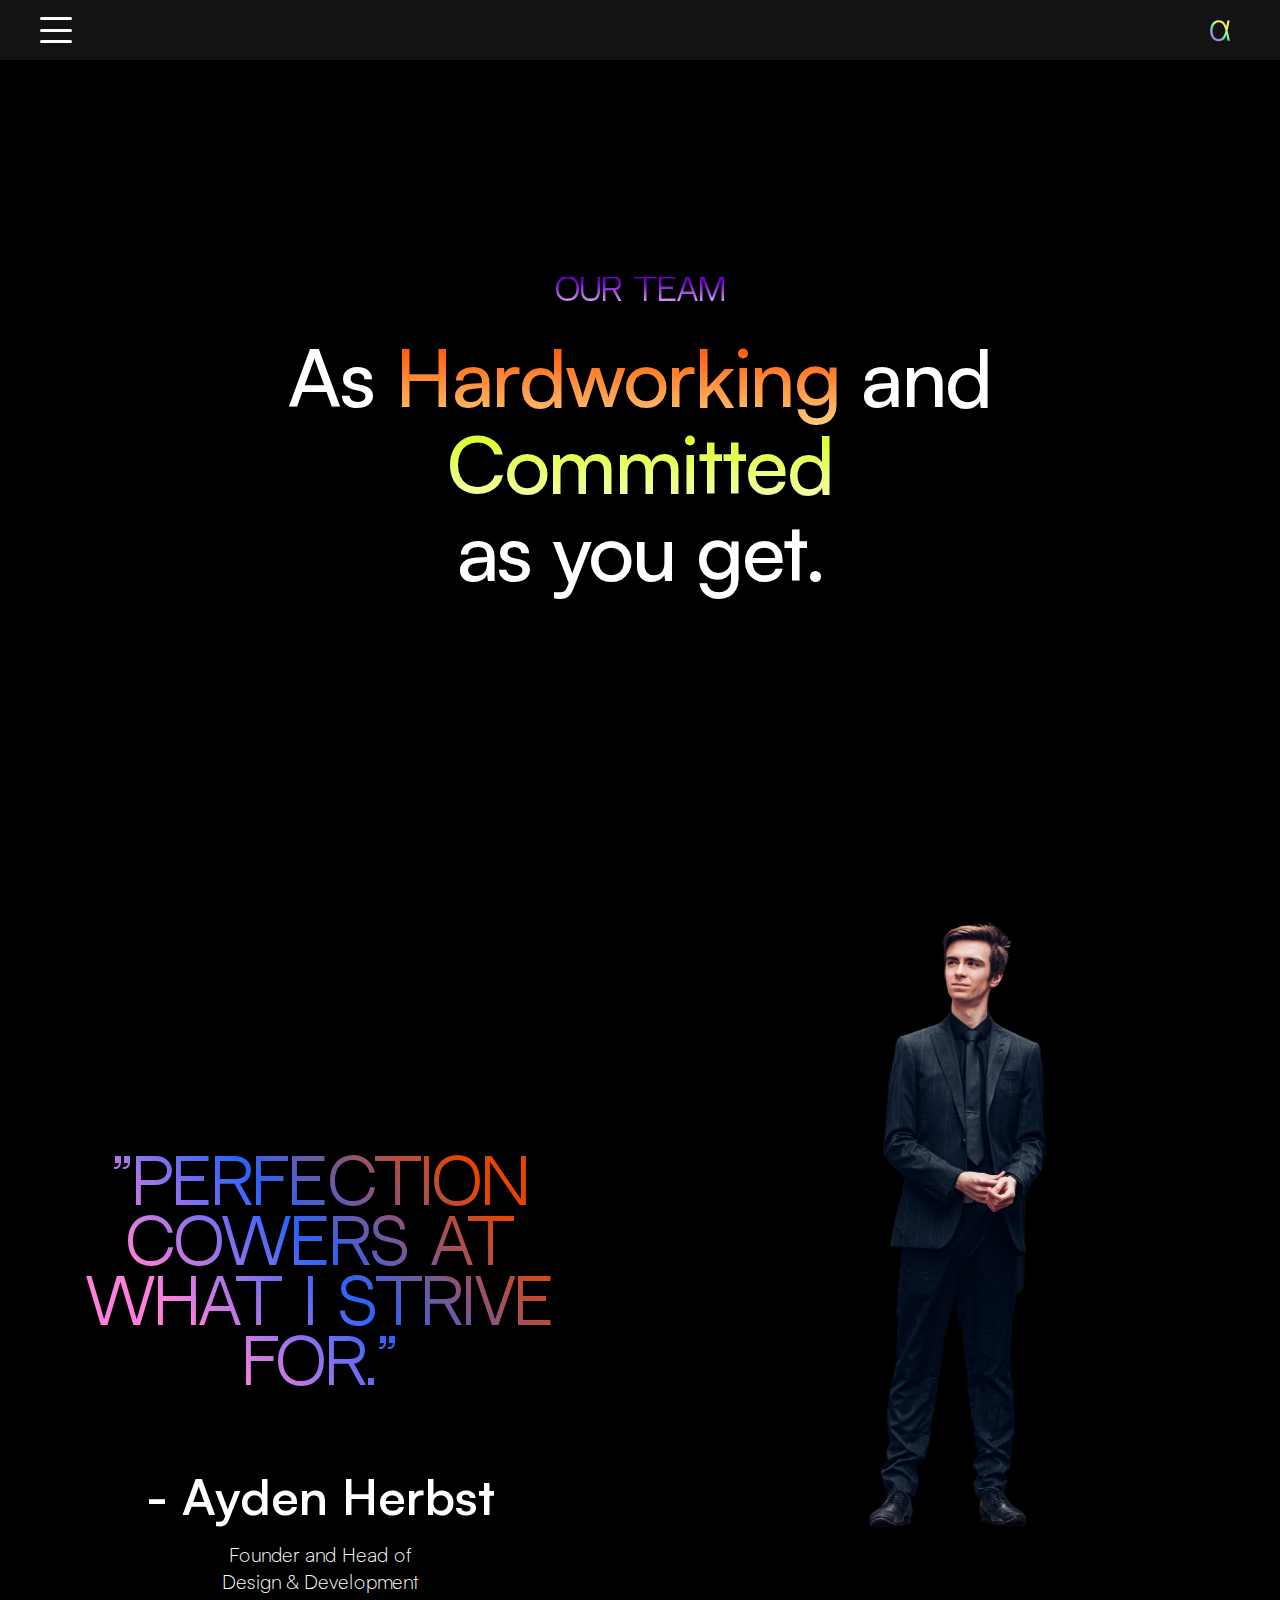
==== team.html @ 75dda0e5 ""Added Out Team page"" ====
<!DOCTYPE html>
<html lang="en">
  <head>
    <meta charset="UTF-8" />
    <meta http-equiv="X-UA-Compatible" content="IE=edge" />
    <meta name="viewport" content="width=device-width, initial-scale=1.0" />
    <link rel="shortcut icon" href="/img/logos/Icon.svg" type="image/x-icon" />
    <link rel="stylesheet" href="styles.css" />
    <link rel="stylesheet" href="team.css" />
    <link rel="stylesheet" href="navbar.css" />
    <title>Our Team</title>
  </head>
  <body>
    <nav>
      <div class="navbar">
        <div class="container nav-container">
          <input class="checkbox" type="checkbox" name="" id="" />
          <div class="hamburger-lines">
            <span class="line line1"></span>
            <span class="line line2"></span>
            <span class="line line3"></span>
          </div>

          <div class="logo">
            <img
              height="50px"
              src="/img/logos/Logo-Icon-Transparent.svg"
              alt=""
            />
          </div>

          <div class="menu-items">
            <li>
              <a href="index.html"
                ><img
                  height="100px"
                  src="/img/logos/Logo-Icon-Transparent.svg"
                  alt=""
              /></a>
            </li>
            <li><a href="https://tally.so/r/3yMjy8">Contact Us</a></li>
            <li><a href="#">Portfolio</a></li>
            <li><a href="team.html">Our Team</a></li>
            <li><a href="#">Pricing</a></li>
          </div>
        </div>
      </div>
    </nav>

    <div class="header_cont">
      <h2 class="e_purple">Our Team</h2>
      <h1>
        As <span class="e_orange">Hardworking</span> and
        <span class="e_yellow">Committed</span><br>as you get.
      </h1>
    </div>

    <div class="showcase">
      <div class="ayden">
        <div class="right w-50">
          <img class="profile" src="/img/team/ayden.png" alt="" />
        </div>
        <div class="left w-50">
          <h6>"Perfection cowers at what I strive for."</h6>
          <h3 class="a_grad">- Ayden Herbst</h3>
          <p>
            Founder and Head of<br /> Design &
            Development
          </p>
        </div>
        <div class="mobile">
            <img class="profile" src="/img/team/ayden.png" alt="" />
            <h6>"Perfection cowers at what I strive for."</h6>
            <h3 class="a_grad">Ayden Herbst</h3>
            <p>
                Founder and Head of<br /> Design &
                Development
            </p>
        </div>
      </div>
    </div>
  </body>
</html>
---- styles.css ----
@font-face {
  font-family: "Satoshi";
  src: url("Fonts/Satoshi/Fonts/WEB/fonts/Satoshi-Variable.woff2")
    format("woff2");
  font-weight: 300 900;
}

@font-face {
  font-family: "Neutral";
  src: url("/Fonts/Neutral/NeutralFace.woff2") format("woff2");
  font-weight: normal;
}

html {
  font-size: 62.5%;
}

body {
  background-color: #000;
  margin: 0;
}

/* nav */



/* section 1 */

.header_cont {
  --cont_width: 75%;
  --cont_height: 80vh;
  height: var(--cont_height);
  width: var(--cont_width);
  margin: calc((100vh - var(--cont_height)) / 2)
    calc((100% - var(--cont_width)) / 2);
  display: flex;
  flex-flow: column;
  justify-content: center;
  align-items: center;
}

h1 {
  font-family: "Satoshi";
  font-style: normal;
  font-weight: 500;
  line-height: 109%;
  font-size: 8rem;
  text-align: center;
  letter-spacing: -0.02em;
  color: #ffffff;
  margin-top: 0px;
}

h2 {
  font-family: "Neutral";
  font-style: normal;
  font-weight: normal;
  font-size: 3rem;
  line-height: 102%;
  /* or 73px */

  text-align: center;
}

a {
  text-decoration: none;
}

button {
  font-family: "Satoshi";
  color: #ffffff;
  padding: 15px 50px;
  font-size: 2rem;
  font-weight: 500;
  line-height: 2.2rem;
  margin: 0 auto;
  display: block;
  cursor: pointer;
  transition: all 0.3s ease-in-out;
  border-color: #000;
  border-width: 0px;
}

.btn1 {
  background: linear-gradient(94deg, #3300ff 6.8%, #feef63 91.21%);
  box-shadow: 0px 12px 20px 4px #070707;
  border-radius: 40px;
  margin-top: 0px;
  transition: all 0.2s;
}

.btn1:hover {
  border-width: 3px;
  border-color: #ffffff;
}

/* offering */

.m_offering_img {
  display: none;
}

.offering {
  width: 100%;
  height: 130vh;
}

.left {
  float: left;
}

.right {
  float: right;
}

/* widths */

.w-60 {
  width: 60%;
}

.w-40 {
  width: 40%;
}

.w-50 {
  width: 50%;
}

.w-100 {
  width: 100%;
}

.w-70 {
  width: 70%;
}

h3 {
  font-family: "Satoshi";
  color: #ffffff;
  font-size: 5rem;
  padding: 20px 20px;
  line-height: 5rem;
}

h4 {
  color: #ffffff;
  font-family: "Neutral";
  font-size: 10rem;
  font-weight: normal;
  line-height: 9.5rem;
  margin-top: 0px;
  padding-top: 0px;
}

/* banger */

.banger {
  padding-top: 100px;
  --cont_width: 65%;
  --cont_height: 95vh;
  height: var(--cont_height);
  width: var(--cont_width);
  margin: calc((100vh - var(--cont_height)) / 2)
    calc((100% - var(--cont_width)) / 2);
  display: flex;
  flex-flow: column;
  justify-content: center;
  align-items: center;
}

/* testimonial */

.testimony {
  padding-top: 100px;
  --cont_width: 70%;
  --cont_height: 85vh;
  height: var(--cont_height);
  width: var(--cont_width);
  margin: calc((100vh - var(--cont_height)) / 2)
    calc((100% - var(--cont_width)) / 2);
  display: flex;
  flex-flow: column;
  justify-content: center;
  align-items: center;
}

img.site {
  width: 40vw;
  border-radius: 30px;
  display: block;
  margin-left: auto;
  margin-right: auto;
}

p.subh1 {
  color: #ffffff;
  font-family: "Satoshi";
  font-size: 4rem;
  font-weight: 500;
  line-height: 4rem;
  text-align: center;
  padding-top: 25px;
}

p {
  font-family: "Satoshi";
  color: #ffffff;
  font-size: 2rem;
  font-weight: 300;
  text-align: center;
}

/* pricing */

.pricing {
  padding-top: 250px;
  --cont_width: 80%;
  width: var(--cont_width);
  margin: 0px calc((100% - var(--cont_width)) / 2);
  display: flex;
  flex-flow: column;
  justify-content: center;
  align-items: center;
}

.item {
  width: 25%;
}

/* emphasis util */

.e_purple {
  background: rgb(105, 0, 203);
  background: linear-gradient(
    180deg,
    rgba(105, 0, 203, 1) 16%,
    rgba(253, 201, 255, 1) 100%
  );
  -webkit-background-clip: text;
  -webkit-text-fill-color: transparent;
  background-clip: text;
}

.e_orange {
  background: rgb(255, 81, 0);
  background: linear-gradient(
    180deg,
    rgba(255, 81, 0, 1) 15%,
    rgba(255, 207, 125, 1) 100%
  );
  -webkit-background-clip: text;
  -webkit-text-fill-color: transparent;
  background-clip: text;
}

.e_yellow {
  background: rgb(219, 255, 27);
  background: linear-gradient(
    180deg,
    rgba(219, 255, 27, 1) 16%,
    rgba(252, 255, 201, 1) 100%
  );
  -webkit-background-clip: text;
  -webkit-text-fill-color: transparent;
  background-clip: text;
}

.e_ice {
  background: linear-gradient(
    180deg,
    #feef63 40.91%,
    #58f9b5 58.53%,
    #c153e7 81.41%
  );
  -webkit-background-clip: text;
  -webkit-text-fill-color: transparent;
  background-clip: text;
}

@media only screen and (max-width: 400px) {
  html {
    font-size: 35%;
  }

  .offering {
    width: 100%;
    height: 130vh;
    display: none;
  }

  button {
    font-size: 3.2rem;
    line-height: 3.4rem;
  }

  /* nav */

  nav {
    position: fixed;
    top: 0;
    left: 0;
    background-color: #fff7f714;
    backdrop-filter: blur(4px);
    width: 100vw;
  }
  .navbar .menu-items li {
    margin-top: 25px;
  }

  .navbar .menu-items li:first-child {
    margin-top: 0px;
  }

  .navbar .menu-items li a {
    font-size: 7rem;
    line-height: 7rem;
  }
  .logo {
    float: left;
    padding: 5px 10px;
  }

  .burger {
    float: right;
    padding: 5px 10px;
  }

  /* offering */

  .m_offering {
    padding: 0px;
    margin: 0px;
  }

  .m_offering_img {
    display: block;
    width: 100%;
    height: 100%;
    padding: 0px;
    margin: 0px;
  }

  /* banger */
  .banger {
    padding-top: 100px;
    --cont_width: 70%;
    --cont_height: 60vh;
    height: var(--cont_height);
    width: var(--cont_width);
    margin: calc((100vh - var(--cont_height)) / 2)
      calc((100% - var(--cont_width)) / 2);
    display: flex;
    flex-flow: column;
    justify-content: center;
    align-items: center;
  }

  h4 {
    text-align: center;
    font-size: 12rem;
    line-height: 12rem;
  }

  /* testimony */
  .testimony {
    padding-top: 100px;
    --cont_width: 75%;
    --cont_height: 85vh;
    height: var(--cont_height);
    width: var(--cont_width);
    margin: calc((100vh - var(--cont_height)) / 2)
      calc((100% - var(--cont_width)) / 2);
    display: flex;
    flex-flow: column;
    justify-content: center;
    align-items: center;
  }

  h1.test {
    text-align: center;
    font-size: 10rem;
    line-height: 9.5rem;
  }

  .e_ice {
    font-weight: 700;
  }

  h2.e_purple {
    font-weight: semi-bold;
    font-size: 3.5rem;
  }

  img.site {
    width: 85vw;
    border-radius: 30px;
    display: block;
    margin-left: auto;
    margin-right: auto;
  }
}
---- team.css ----
.profile {
  width: 50%;
  display: block;
  margin: 0 auto;
}

h6 {
  font-family: "Neutral";
  font-size: 6rem;
  color: #ffffff;
  font-weight: 500;
  text-align: center;
  line-height: 6rem;
  margin: 0;
  padding: 40% 5vw 75px 5vw;
  background: linear-gradient(
    228.86deg,
    #e64500 36.07%,
    #2964fd 55.42%,
    #ff80db 72.23%
  );
  -webkit-background-clip: text;
  -webkit-text-fill-color: transparent;
  background-clip: text;
}

h3 {
  text-align: center;
  padding: 0;
  margin: 0;
  font-weight: 600;
}

.mobile {
  display: none;
}

@media screen and (max-width: 768px) {
  
  * {
    padding: 0;
    margin: 0;
  }

  .mobile {
    display: block;
    position: relative;
  }

  h6 {
    padding: 0px;
    font-size: 8rem;
    line-height: 8rem;
    margin: 0px;
    position: absolute;
    top: 20%;
    left: 0;
    z-index: -1;
  }

  .profile {
    width: 100%;
    padding: 0px;
    margin: 0px;
    opacity: 0.75;
  }

  h3 {
    font-size: 8rem;
    padding-top: 20px;
  }

  p {
    padding-top: 20px;
    font-size: 5rem;
  }


  .left,
  .right {
    display: none;
  }

  .e_orange {
    font-family: "Neutral";
  }

  .e_yellow {
    font-family: "Neutral";
  }
}
---- navbar.css ----
@import url("https://fonts.googleapis.com/css2?family=Poppins:ital,wght@0,100;0,200;0,300;0,400;0,500;0,600;0,700;0,800;0,900;1,100;1,200;1,300;1,400;1,500;1,600;1,700;1,800;1,900&display=swap");

body {
  font-family: "Neutral", sans-serif;
}

nav {
  position: fixed;
  top: 0;
  left: 0;
  background-color: #fff7f714;
  backdrop-filter: blur(4px);
  width: 100%;
}

.logo {
  float: left;
  padding: 0px 20px;
}


.burger {
  float: right;
  padding: 4px 20px;
}

.container {
  width: 100%;
  margin: auto;
}

.navbar {
  width: 100%;
}

.hamburger-lines {
  padding-left: 20px;
}

.nav-container {
  display: flex;
  justify-content: space-between;
  align-items: center;
  height: 62px;
}

.navbar .menu-items {
  display: flex;
}

.navbar .nav-container li {
  list-style: none;
}

.navbar .nav-container a {
  text-decoration: none;
  color: #000000;
  font-weight: 500;
  font-size: 5.5rem;
  padding: 0.7rem;
  background: #cd152b;
  position: relative;
  line-height: 50px;
  transition: all 0.5s ease;
  background: linear-gradient(to right, #35353500, #35353500),
    linear-gradient(to right, #4f15cd, #f61156);
  background-size: 100% 6px, 0 6px;
  background-position: 100% 100%, 0 100%;
  background-repeat: no-repeat;
  transition: background-size 500ms;
  line-height: 6rem;
}

.navbar .nav-container a:hover {
  background-size: 0 6px, 100% 6px;
}

.nav-container {
  display: block;
  position: relative;
  height: 60px;
}

.nav-container .checkbox {
  position: absolute;
  display: block;
  height: 32px;
  width: 32px;
  top: 20px;
  left: 28px;
  z-index: 5;
  opacity: 0;
  cursor: pointer;
}

.nav-container .hamburger-lines {
  display: block;
  height: 26px;
  width: 32px;
  position: absolute;
  top: 17px;
  left: 20px;
  z-index: 2;
  display: flex;
  flex-direction: column;
  justify-content: space-between;
}

.nav-container .hamburger-lines .line {
  display: block;
  height: 3px;
  width: 100%;
  border-radius: 10px;
  background: #ffffff;
}

.nav-container .hamburger-lines .line1 {
  transform-origin: 0% 0%;
  transition: transform 0.4s ease-in-out;
}

.nav-container .hamburger-lines .line2 {
  transition: transform 0.2s ease-in-out;
}

.nav-container .hamburger-lines .line3 {
  transform-origin: 0% 100%;
  transition: transform 0.4s ease-in-out;
}

.navbar .menu-items {
  padding-top: 120px;
  background-color: hsla(57, 100%, 41%, 0.9999);
  background-image: radial-gradient(
      at 9% 89%,
      hsla(218, 85%, 71%, 1) 0px,
      transparent 50%
    ),
    radial-gradient(at 0% 4%, hsla(344, 70%, 57%, 1) 0px, transparent 50%),
    radial-gradient(at 100% 100%, hsla(252, 100%, 50%, 1) 0px, transparent 50%),
    radial-gradient(at 72% 1%, hsla(54, 98%, 69%, 1) 0px, transparent 50%);
  height: 100vh;
  width: 100%;
  transform: translate(-150%);
  display: flex;
  flex-direction: column;

  transition: transform 0.5s ease-in-out;
  text-align: center;
}

.navbar .menu-items li {
  margin-bottom: 1.2rem;
  font-size: 1.5rem;
  font-weight: 500;
}

.logo {
  position: absolute;
  top: 5px;
  right: 15px;
  font-size: 1.2rem;
  color: #0e2431;
}

.nav-container input[type="checkbox"]:checked ~ .menu-items {
  transform: translateX(0);
}

.nav-container input[type="checkbox"]:checked ~ .hamburger-lines .line1 {
  transform: rotate(45deg);
}

.nav-container input[type="checkbox"]:checked ~ .hamburger-lines .line2 {
  transform: scaleY(0);
}

.nav-container input[type="checkbox"]:checked ~ .hamburger-lines .line3 {
  transform: rotate(-45deg);
}

.nav-container input[type="checkbox"]:checked ~ .logo {
  display: none;
}
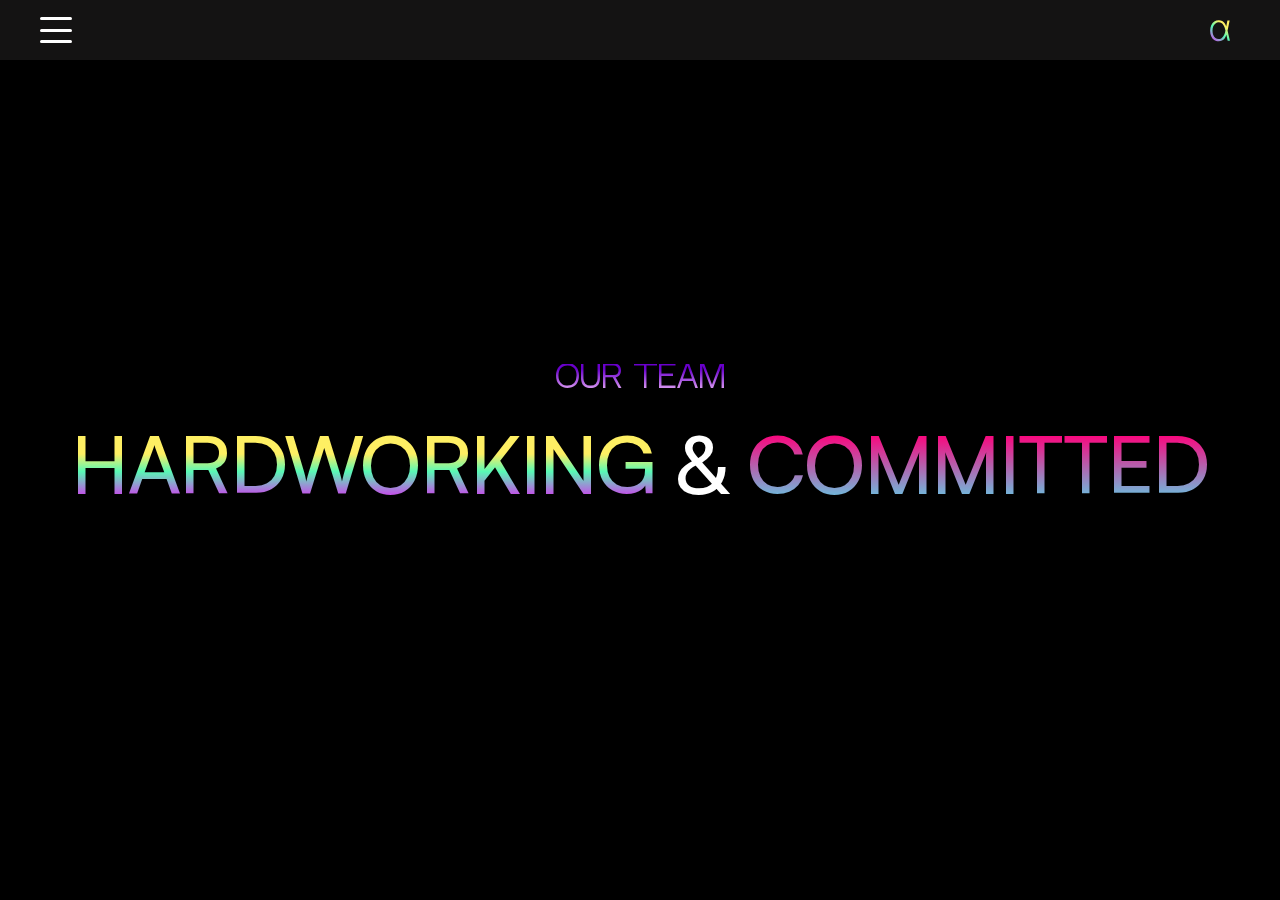
==== commit d306f5f9: ""Began work on grid for team page"" ====
--- a/team.html
+++ b/team.html
@@ -47,37 +47,10 @@
       </div>
     </nav>
 
-    <div class="header_cont">
+    <header>
       <h2 class="e_purple">Our Team</h2>
-      <h1>
-        As <span class="e_orange">Hardworking</span> and
-        <span class="e_yellow">Committed</span><br>as you get.
-      </h1>
-    </div>
-
-    <div class="showcase">
-      <div class="ayden">
-        <div class="right w-50">
-          <img class="profile" src="/img/team/ayden.png" alt="" />
-        </div>
-        <div class="left w-50">
-          <h6>"Perfection cowers at what I strive for."</h6>
-          <h3 class="a_grad">- Ayden Herbst</h3>
-          <p>
-            Founder and Head of<br /> Design &
-            Development
-          </p>
-        </div>
-        <div class="mobile">
-            <img class="profile" src="/img/team/ayden.png" alt="" />
-            <h6>"Perfection cowers at what I strive for."</h6>
-            <h3 class="a_grad">Ayden Herbst</h3>
-            <p>
-                Founder and Head of<br /> Design &
-                Development
-            </p>
-        </div>
-      </div>
-    </div>
+      <h1><span class="e_ice">HARDWORKING</span> & <span class="e_vibrant">COMMITTED</span></h1>
+    </header>
+    
   </body>
 </html>
--- a/styles.css
+++ b/styles.css
@@ -21,8 +21,6 @@
 }
 
 /* nav */
-
-
 
 /* section 1 */
 
@@ -139,7 +137,7 @@
   font-family: "Satoshi";
   color: #ffffff;
   font-size: 5rem;
-  padding: 20px 20px;
+  padding: 20px 50px;
   line-height: 5rem;
 }
 
@@ -272,6 +270,18 @@
     #feef63 40.91%,
     #58f9b5 58.53%,
     #c153e7 81.41%
+  );
+  -webkit-background-clip: text;
+  -webkit-text-fill-color: transparent;
+  background-clip: text;
+}
+
+.e_vibrant {
+  background: rgb(255, 0, 122);
+  background: linear-gradient(
+    180deg,
+    rgba(255, 0, 122, 1) 20%,
+    rgba(74, 234, 245, 1) 100%
   );
   -webkit-background-clip: text;
   -webkit-text-fill-color: transparent;
--- a/team.css
+++ b/team.css
@@ -1,91 +1,7 @@
-.profile {
-  width: 50%;
-  display: block;
-  margin: 0 auto;
-}
-
-h6 {
-  font-family: "Neutral";
-  font-size: 6rem;
-  color: #ffffff;
-  font-weight: 500;
-  text-align: center;
-  line-height: 6rem;
-  margin: 0;
-  padding: 40% 5vw 75px 5vw;
-  background: linear-gradient(
-    228.86deg,
-    #e64500 36.07%,
-    #2964fd 55.42%,
-    #ff80db 72.23%
-  );
-  -webkit-background-clip: text;
-  -webkit-text-fill-color: transparent;
-  background-clip: text;
-}
-
-h3 {
-  text-align: center;
-  padding: 0;
-  margin: 0;
-  font-weight: 600;
-}
-
-.mobile {
-  display: none;
-}
-
-@media screen and (max-width: 768px) {
-  
-  * {
-    padding: 0;
-    margin: 0;
-  }
-
-  .mobile {
-    display: block;
-    position: relative;
-  }
-
-  h6 {
-    padding: 0px;
-    font-size: 8rem;
-    line-height: 8rem;
-    margin: 0px;
-    position: absolute;
-    top: 20%;
-    left: 0;
-    z-index: -1;
-  }
-
-  .profile {
-    width: 100%;
-    padding: 0px;
-    margin: 0px;
-    opacity: 0.75;
-  }
-
-  h3 {
-    font-size: 8rem;
-    padding-top: 20px;
-  }
-
-  p {
-    padding-top: 20px;
-    font-size: 5rem;
-  }
-
-
-  .left,
-  .right {
-    display: none;
-  }
-
-  .e_orange {
-    font-family: "Neutral";
-  }
-
-  .e_yellow {
-    font-family: "Neutral";
-  }
-}
+header {
+  display: flex;
+  flex-flow: column;
+  justify-content: center;
+  align-items: center;
+  height: 100vh;
+}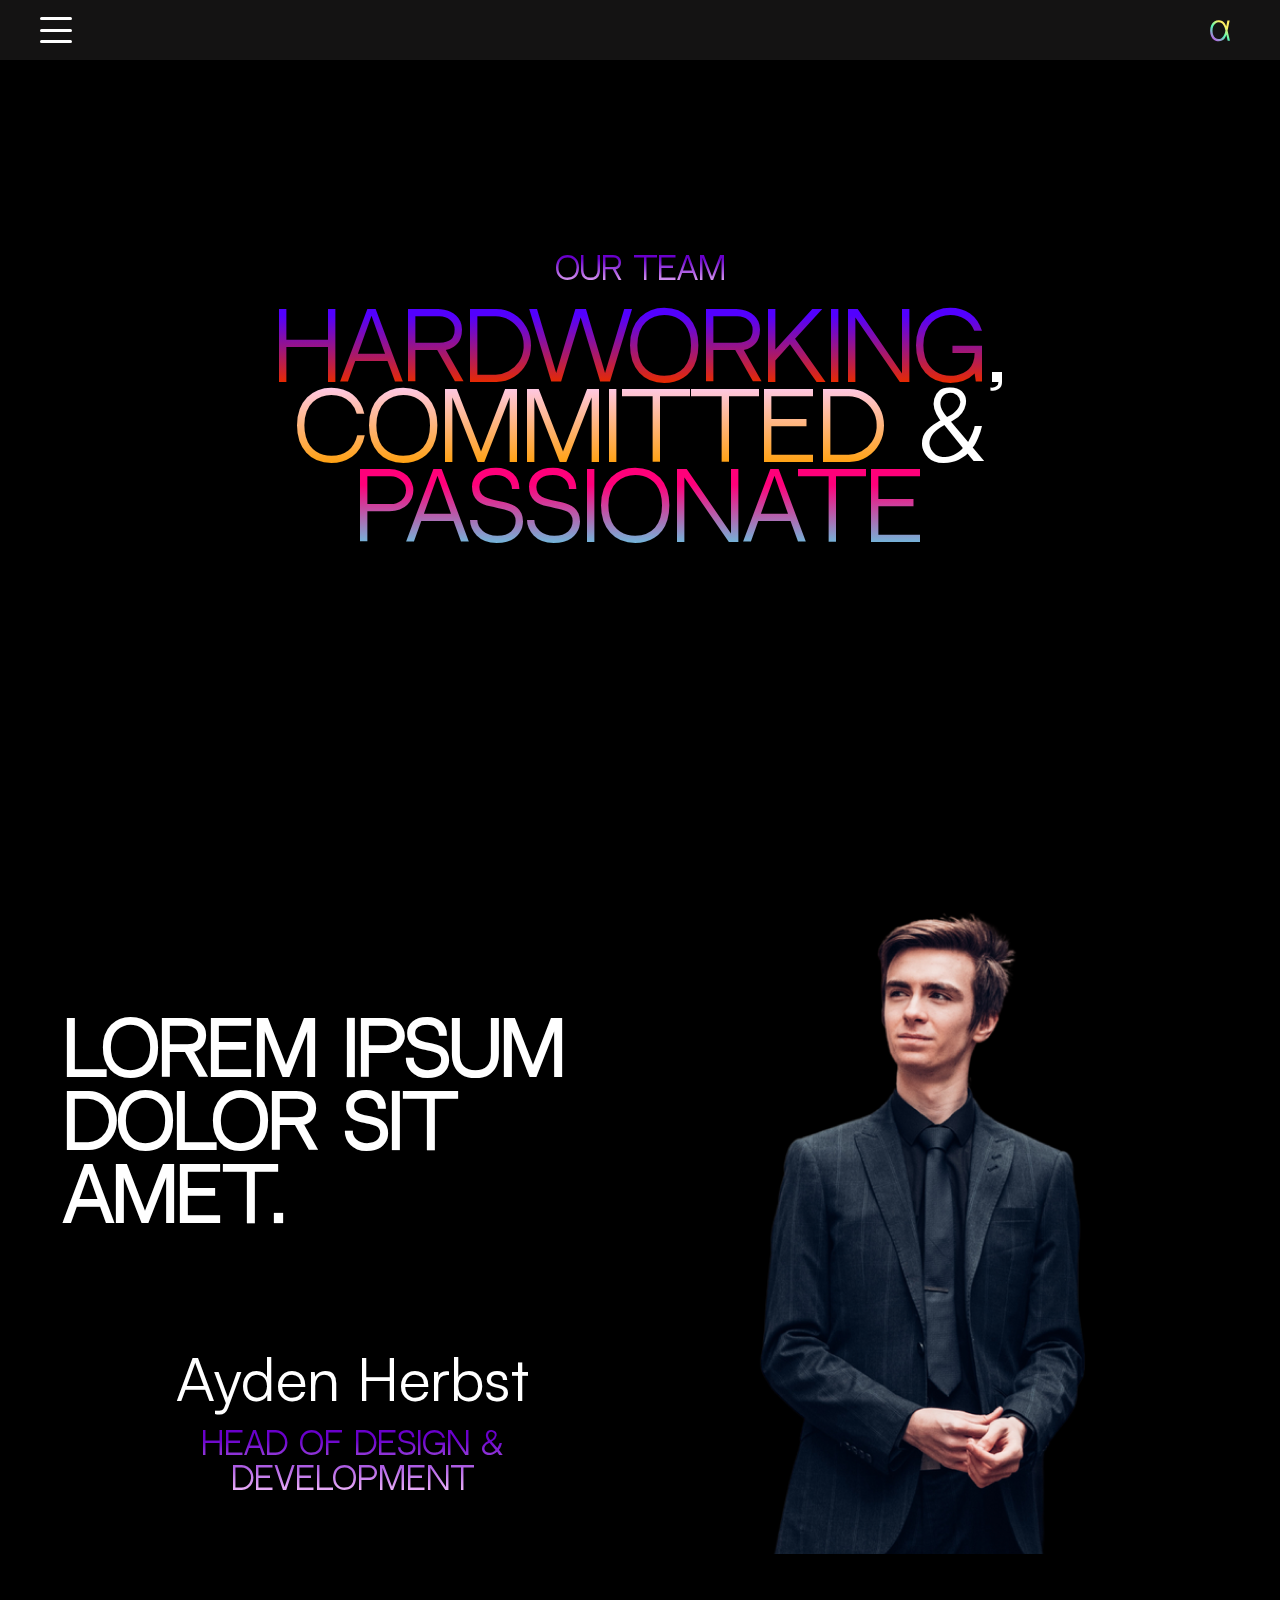
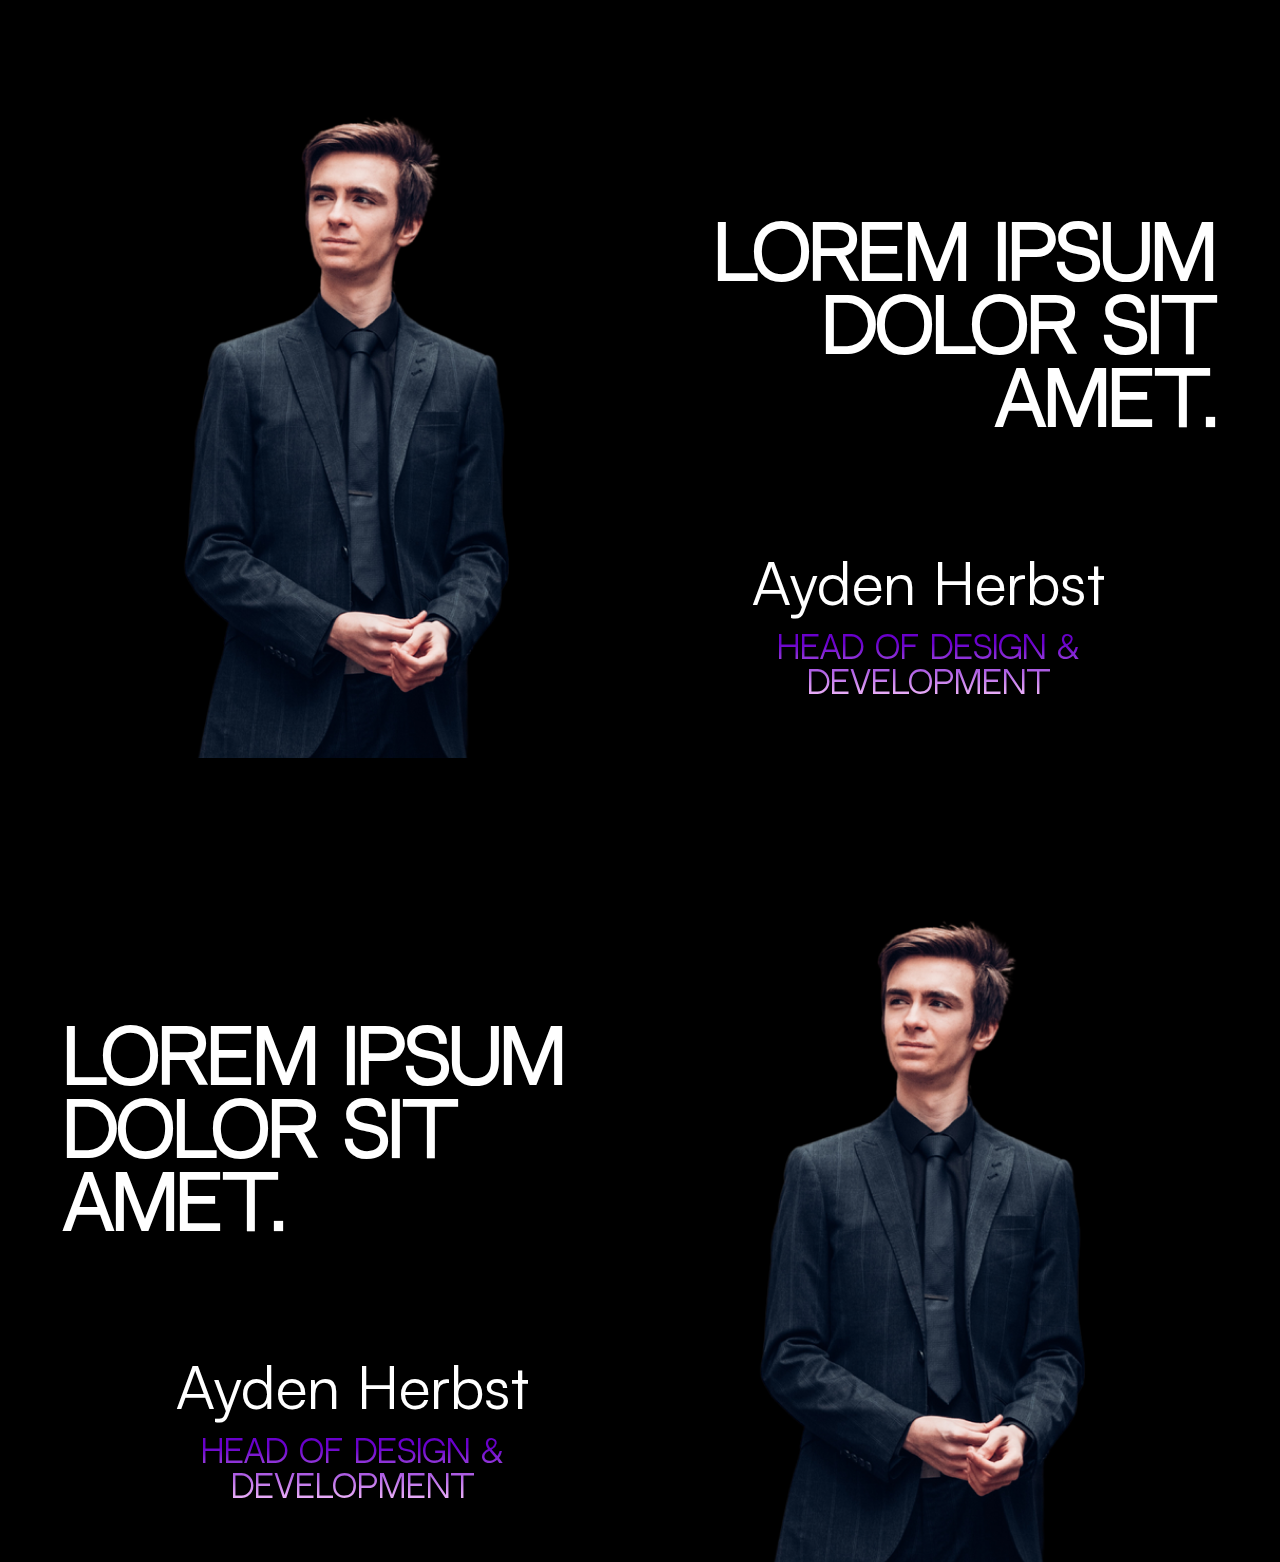
==== commit b73cefcf: ""fixed team page using CSS grid"" ====
--- a/team.html
+++ b/team.html
@@ -49,8 +49,49 @@
 
     <header>
       <h2 class="e_purple">Our Team</h2>
-      <h1><span class="e_ice">HARDWORKING</span> & <span class="e_vibrant">COMMITTED</span></h1>
+      <h4>
+        <span class="e_fire">HARDWORKING</span>,<br />
+        <span class="e_cream">COMMITTED</span> &<br />
+        <span class="e_vibrant">PASSIONATE</span>
+      </h4>
     </header>
-    
+    <div class="team_cont">
+      <div class="member ayden-">
+        <div class="quote ayden">
+          <h5>Lorem ipsum dolor sit amet.</h5>
+          <div class="role ayden">
+            <h3>Ayden Herbst</h3>
+            <h2 class="e_purple">Head of Design &<br />Development</h2>
+          </div>
+        </div>
+        <div class="img ayden">
+          <img src="/img/team/ayden.png" alt="" />
+        </div>
+      </div>
+      <div class="member arne-">
+        <div class="img arne">
+          <img src="/img/team/ayden.png" alt="" />
+        </div>
+        <div class="quote arne">
+          <h5>Lorem ipsum dolor sit amet.</h5>
+          <div class="role arne">
+            <h3>Ayden Herbst</h3>
+            <h2 class="e_purple">Head of Design &<br />Development</h2>
+          </div>
+        </div>
+      </div>
+      <div class="member brian-">
+        <div class="quote brian">
+          <h5>Lorem ipsum dolor sit amet.</h5>
+          <div class="role brian">
+            <h3>Ayden Herbst</h3>
+            <h2 class="e_purple">Head of Design &<br />Development</h2>
+          </div>
+        </div>
+        <div class="img brian">
+          <img src="/img/team/ayden.png" alt="" />
+        </div>
+      </div>
+    </div>
   </body>
 </html>
--- a/styles.css
+++ b/styles.css
@@ -283,6 +283,20 @@
     rgba(255, 0, 122, 1) 20%,
     rgba(74, 234, 245, 1) 100%
   );
+  -webkit-background-clip: text;
+  -webkit-text-fill-color: transparent;
+  background-clip: text;
+}
+
+.e_fire {
+  background: linear-gradient(180deg, #5200ff 10%, #e72a00 81.5%);
+  -webkit-background-clip: text;
+  -webkit-text-fill-color: transparent;
+  background-clip: text;
+}
+
+.e_cream {
+  background: linear-gradient(180deg, #fec9e9 0%, #ffa113 81.5%);
   -webkit-background-clip: text;
   -webkit-text-fill-color: transparent;
   background-clip: text;
--- a/team.css
+++ b/team.css
@@ -4,4 +4,57 @@
   justify-content: center;
   align-items: center;
   height: 100vh;
+  background-color: #000000;
+}
+
+header h4 {
+  font-size: 9rem;
+  line-height: 8rem;
+  text-align: center;
+}
+
+.team_cont {
+  width: 90%;
+  margin: 0 auto;
+  display: grid;
+  grid-template-rows: repeat(3, 1fr);
+  grid-gap: 150px;
+}
+
+.member {
+  display: grid;
+  grid-template-columns: 1fr 1fr;
+}
+
+h3 {
+  padding: 0;
+  margin: 0;
+  text-align: center;
+  font-weight: 400;
+  font-size: 6rem;
+}
+
+h2 {
+  text-align: center;
+  line-height: 3.5rem;
+}
+
+h5 {
+  font-family: "Neutral";
+  color: white;
+  font-size: 7rem;
+}
+
+.img {
+  padding: 0;
+  margin: 0;
+  /* centre this image horizontally */
+  display: flex;
+  justify-content: center;
+  align-items: center;
+
+}
+
+.quote.arne {
+  text-align: right;
 }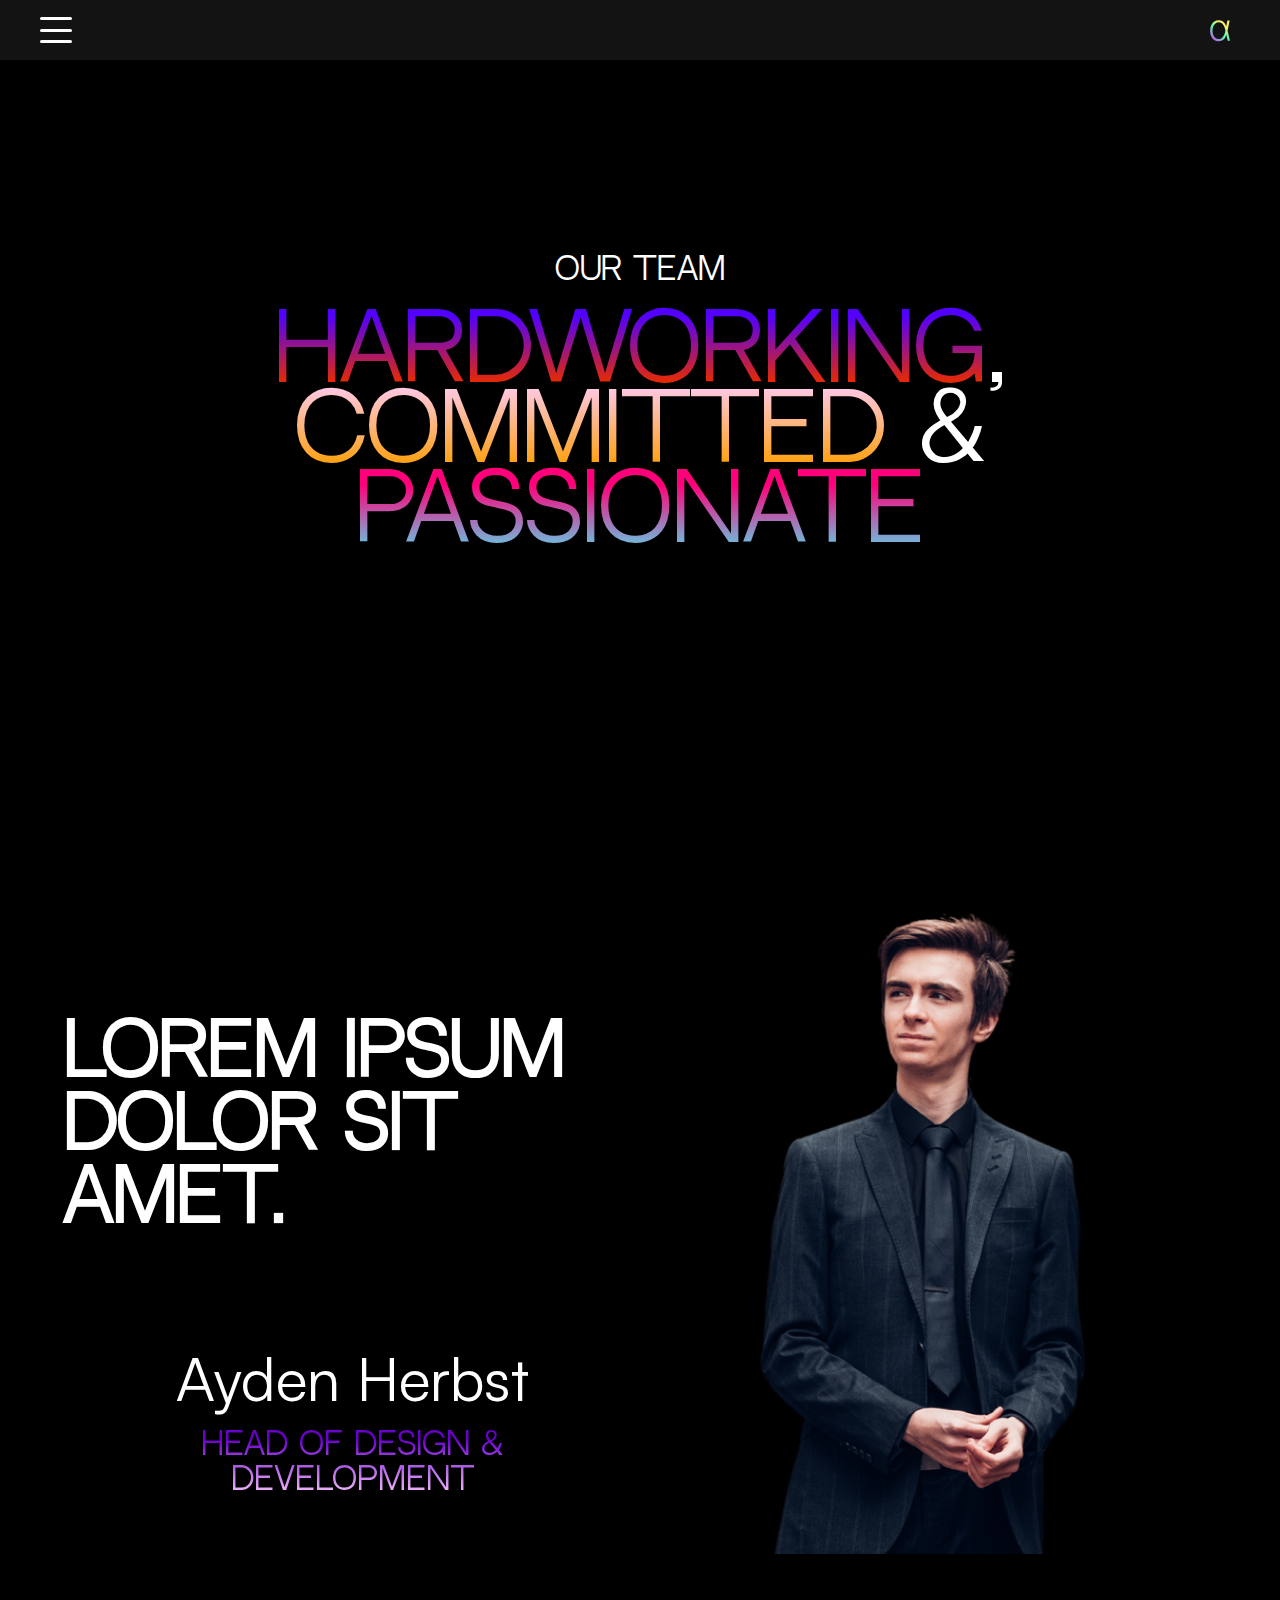
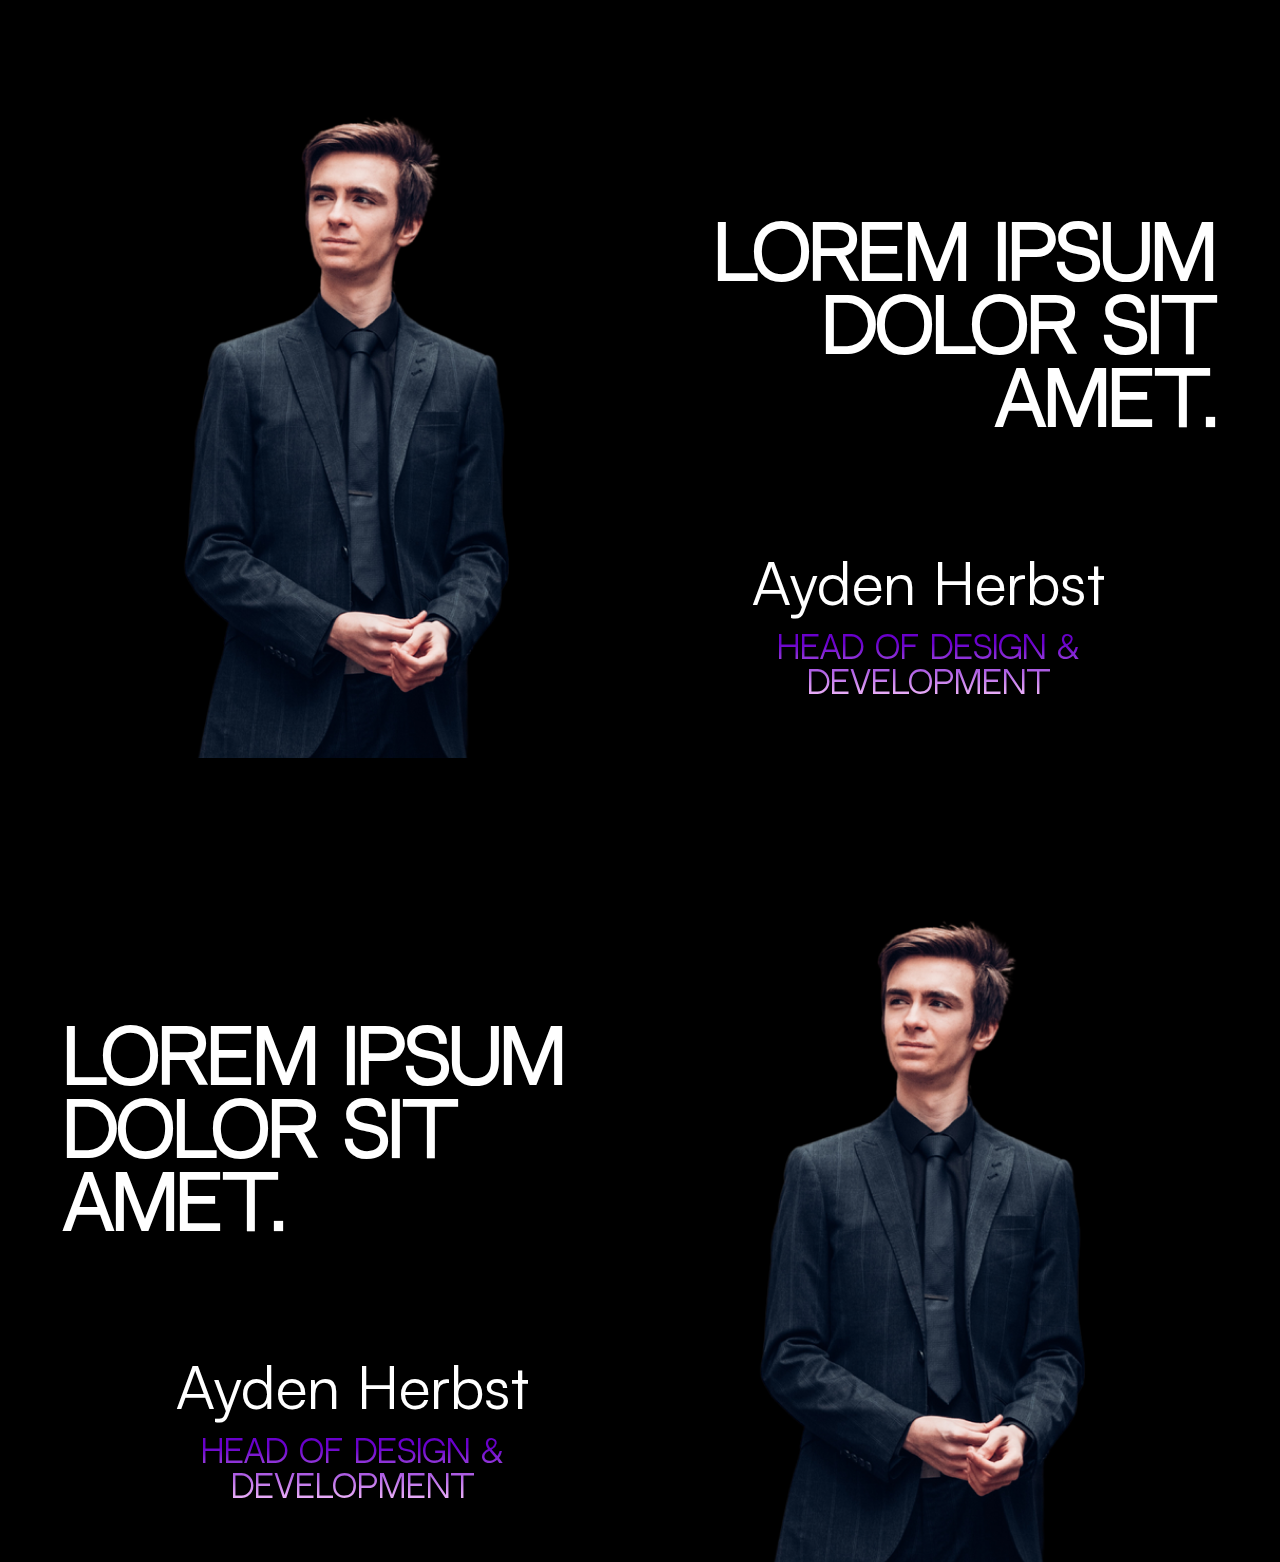
==== commit 6af5dbe4: ""Completely Fixed & Finished the Team Page"" ====
--- a/team.html
+++ b/team.html
@@ -48,7 +48,7 @@
     </nav>
 
     <header>
-      <h2 class="e_purple">Our Team</h2>
+      <h2>Our Team</h2>
       <h4>
         <span class="e_fire">HARDWORKING</span>,<br />
         <span class="e_cream">COMMITTED</span> &<br />
@@ -93,5 +93,45 @@
         </div>
       </div>
     </div>
+
+    <div class="team_cont mobile">
+      <div class="member ayden-">
+        <div class="quote ayden">
+          <h5>Lorem ipsum dolor sit amet.</h5>
+        </div>
+        <div class="img ayden">
+          <img src="/img/team/ayden.png" alt="" />
+        </div>
+        <div class="role ayden">
+          <h3>Ayden Herbst</h3>
+          <h2 class="e_purple">Head of Design &<br />Development</h2>
+        </div>
+      </div>
+      <div class="member arne-">
+        <div class="quote arne">
+          <h5>Lorem ipsum dolor sit amet.</h5>
+        </div>
+        <div class="img arne">
+          <img src="/img/team/ayden.png" alt="" />
+        </div>
+
+        <div class="role arne">
+          <h3>Ayden Herbst</h3>
+          <h2 class="e_purple">Head of Design &<br />Development</h2>
+        </div>
+      </div>
+      <div class="member brian-">
+        <div class="quote brian">
+          <h5>Lorem ipsum dolor sit amet.</h5>
+        </div>
+        <div class="img brian">
+          <img src="/img/team/ayden.png" alt="" />
+        </div>
+        <div class="role brian">
+          <h3>Ayden Herbst</h3>
+          <h2 class="e_purple">Head of Design &<br />Development</h2>
+        </div>
+      </div>
+    </div>
   </body>
 </html>
--- a/styles.css
+++ b/styles.css
@@ -54,9 +54,9 @@
   font-style: normal;
   font-weight: normal;
   font-size: 3rem;
-  line-height: 102%;
-  /* or 73px */
-
+  line-height: 3.5rem;
+  color: #ffffff;
+  font-weight: normal;
   text-align: center;
 }
 
@@ -80,16 +80,44 @@
 }
 
 .btn1 {
-  background: linear-gradient(94deg, #3300ff 6.8%, #feef63 91.21%);
-  box-shadow: 0px 12px 20px 4px #070707;
+  position: relative;
+  background-image: linear-gradient(94deg, #3300ff 6.8%, #feef63 91.21%);
+  z-index: -1;
   border-radius: 40px;
   margin-top: 0px;
-  transition: all 0.2s;
-}
-
-.btn1:hover {
-  border-width: 3px;
-  border-color: #ffffff;
+  padding: 15px 50px;
+  color: #ffffff;
+  font-family: "Satoshi";
+  line-height: 2.4rem;
+  font-size: 2.5rem;
+  text-align: center;
+}
+
+.btn1::before {
+  position: absolute;
+  content: "";
+  top: 0;
+  right: 0;
+  bottom: 0;
+  left: 0;
+  background-image: linear-gradient(
+    205.69deg,
+    #feef63 40.91%,
+    #58f9b5 58.53%,
+    #c153e7 81.41%
+  );
+
+  z-index: -2;
+  transition: all 0.4s linear;
+  opacity: 0;
+  border-radius: 40px;
+  box-shadow: 0px 14px 36px 4px #fff7f7DF;
+  -webkit-box-shadow: 0px 14px 36px 4px #fff7f7DF;
+  -moz-box-shadow: 0px 14px 36px 4px #fff7f7DF;
+  color: #000;
+}
+.btn1:hover::before {
+  opacity: 1;
 }
 
 /* offering */
@@ -144,9 +172,9 @@
 h4 {
   color: #ffffff;
   font-family: "Neutral";
-  font-size: 10rem;
+  font-size: 9rem;
   font-weight: normal;
-  line-height: 9.5rem;
+  line-height: 8.5rem;
   margin-top: 0px;
   padding-top: 0px;
 }
@@ -167,6 +195,16 @@
   align-items: center;
 }
 
+h4.e_yellow {
+  color: #ffffff;
+  font-family: "Neutral";
+  font-size: 10rem;
+  font-weight: normal;
+  line-height: 11rem;
+  margin-top: 0px;
+  padding-top: 0px;
+}
+
 /* testimonial */
 
 .testimony {
@@ -324,7 +362,7 @@
     position: fixed;
     top: 0;
     left: 0;
-    background-color: #fff7f714;
+    background-color: #fff7f7DF;
     backdrop-filter: blur(4px);
     width: 100vw;
   }
--- a/team.css
+++ b/team.css
@@ -52,9 +52,73 @@
   display: flex;
   justify-content: center;
   align-items: center;
-
 }
 
 .quote.arne {
   text-align: right;
-}+}
+
+.team_cont.mobile {
+  display: none;
+}
+
+@media only screen and (max-width: 766px) {
+  html {
+    font-size: 30%;
+  }
+  .member {
+    display: grid;
+    grid-template-columns: 1fr;
+    width: 100%;
+  }
+
+  .team_cont {
+    display: none;
+  }
+
+  .team_cont.mobile {
+    width: 100%;
+    margin: 0 auto;
+    display: grid;
+    grid-template-rows: repeat(3, 1fr);
+    grid-gap: 150px;
+  }
+
+  h5 {
+    font-size: 9rem;
+    line-height: 8rem;
+    text-align: center;
+    width: 100vw;
+    z-index: -1;
+    position: relative;
+    top: 200px;
+  }
+
+  .role {
+    width: 100vw;
+    margin-top: 50px;
+  }
+
+  .img {
+    width: 100vw;
+  }
+
+  img {
+    width: 100vw;
+    opacity: 0.9;
+  }
+
+  .role.brian {
+    margin-bottom: 100px;
+  }
+
+  h2 {
+    line-height: 4rem;
+  }
+
+  .logo > img {
+    float: right;
+    width: 50px;
+    display: block;
+  }
+}
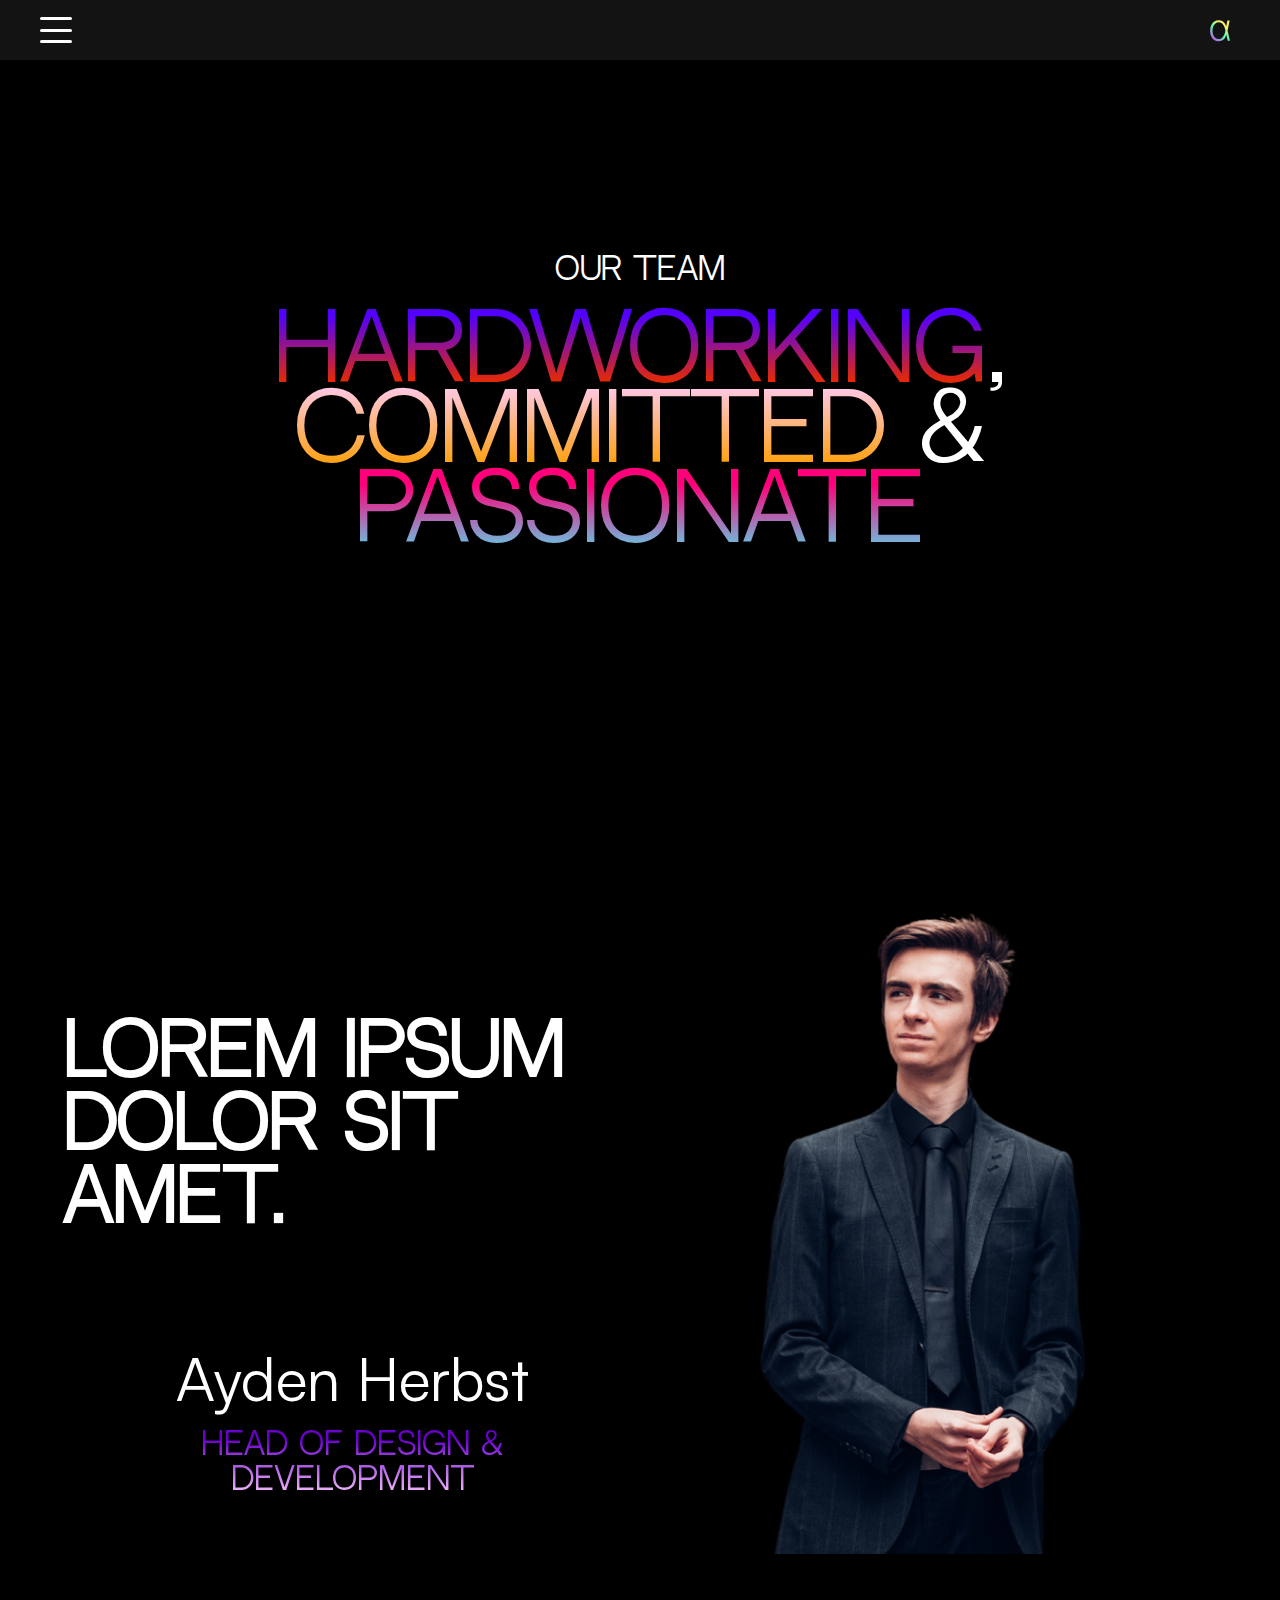
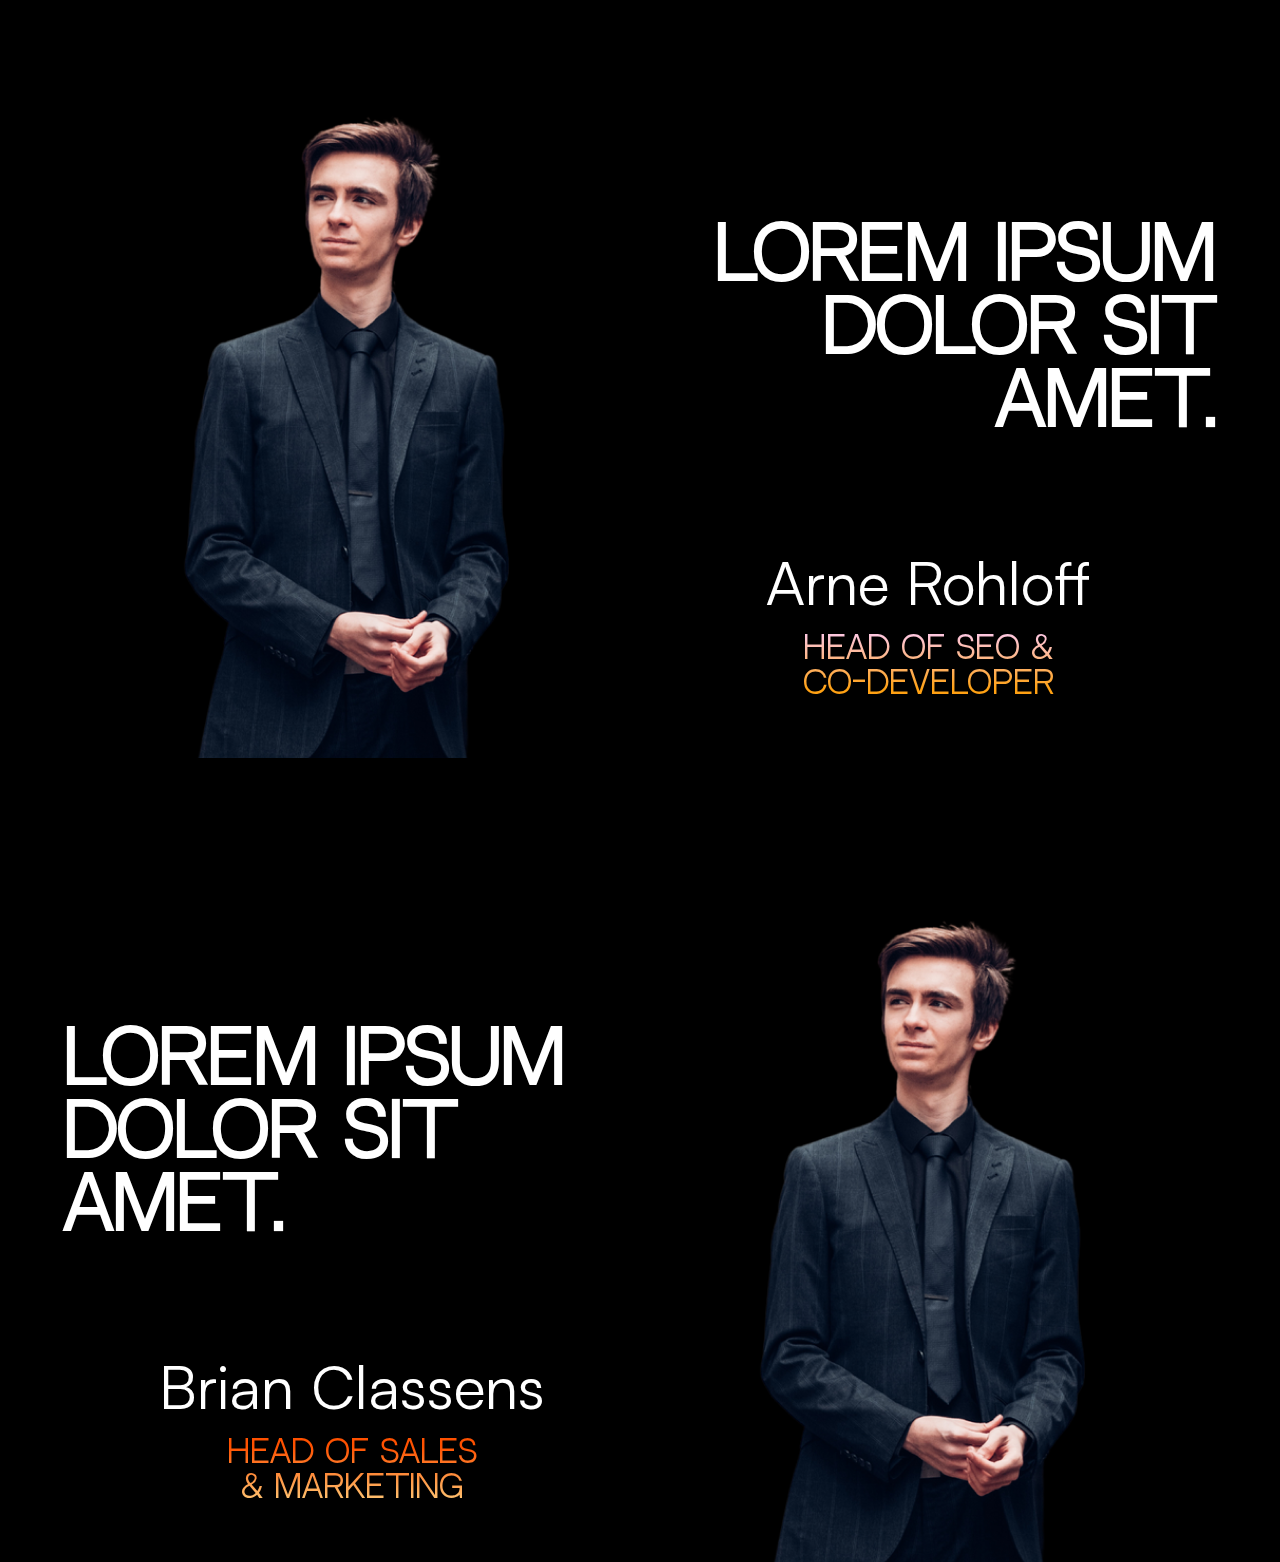
==== commit 470cb99c: ""Just a few more changes to the team page"" ====
--- a/team.html
+++ b/team.html
@@ -75,8 +75,8 @@
         <div class="quote arne">
           <h5>Lorem ipsum dolor sit amet.</h5>
           <div class="role arne">
-            <h3>Ayden Herbst</h3>
-            <h2 class="e_purple">Head of Design &<br />Development</h2>
+            <h3>Arne Rohloff</h3>
+            <h2 class="e_cream">Head of SEO &<br />Co-Developer</h2>
           </div>
         </div>
       </div>
@@ -84,8 +84,8 @@
         <div class="quote brian">
           <h5>Lorem ipsum dolor sit amet.</h5>
           <div class="role brian">
-            <h3>Ayden Herbst</h3>
-            <h2 class="e_purple">Head of Design &<br />Development</h2>
+            <h3>Brian Classens</h3>
+            <h2 class="e_orange">Head of Sales<br />& Marketing</h2>
           </div>
         </div>
         <div class="img brian">
@@ -116,8 +116,8 @@
         </div>
 
         <div class="role arne">
-          <h3>Ayden Herbst</h3>
-          <h2 class="e_purple">Head of Design &<br />Development</h2>
+          <h3>Arne Rohloff</h3>
+          <h2 class="e_cream">Head of SEO &<br />CO-DEVELOPER</h2>
         </div>
       </div>
       <div class="member brian-">
@@ -128,8 +128,8 @@
           <img src="/img/team/ayden.png" alt="" />
         </div>
         <div class="role brian">
-          <h3>Ayden Herbst</h3>
-          <h2 class="e_purple">Head of Design &<br />Development</h2>
+          <h3>Brian Classens</h3>
+          <h2 class="e_orange">Head of Sales &<br />Marketing</h2>
         </div>
       </div>
     </div>
--- a/team.css
+++ b/team.css
@@ -89,7 +89,7 @@
     line-height: 8rem;
     text-align: center;
     width: 100vw;
-    z-index: -1;
+    z-index: -2;
     position: relative;
     top: 200px;
   }
@@ -101,6 +101,7 @@
 
   .img {
     width: 100vw;
+    z-index: -1;
   }
 
   img {
